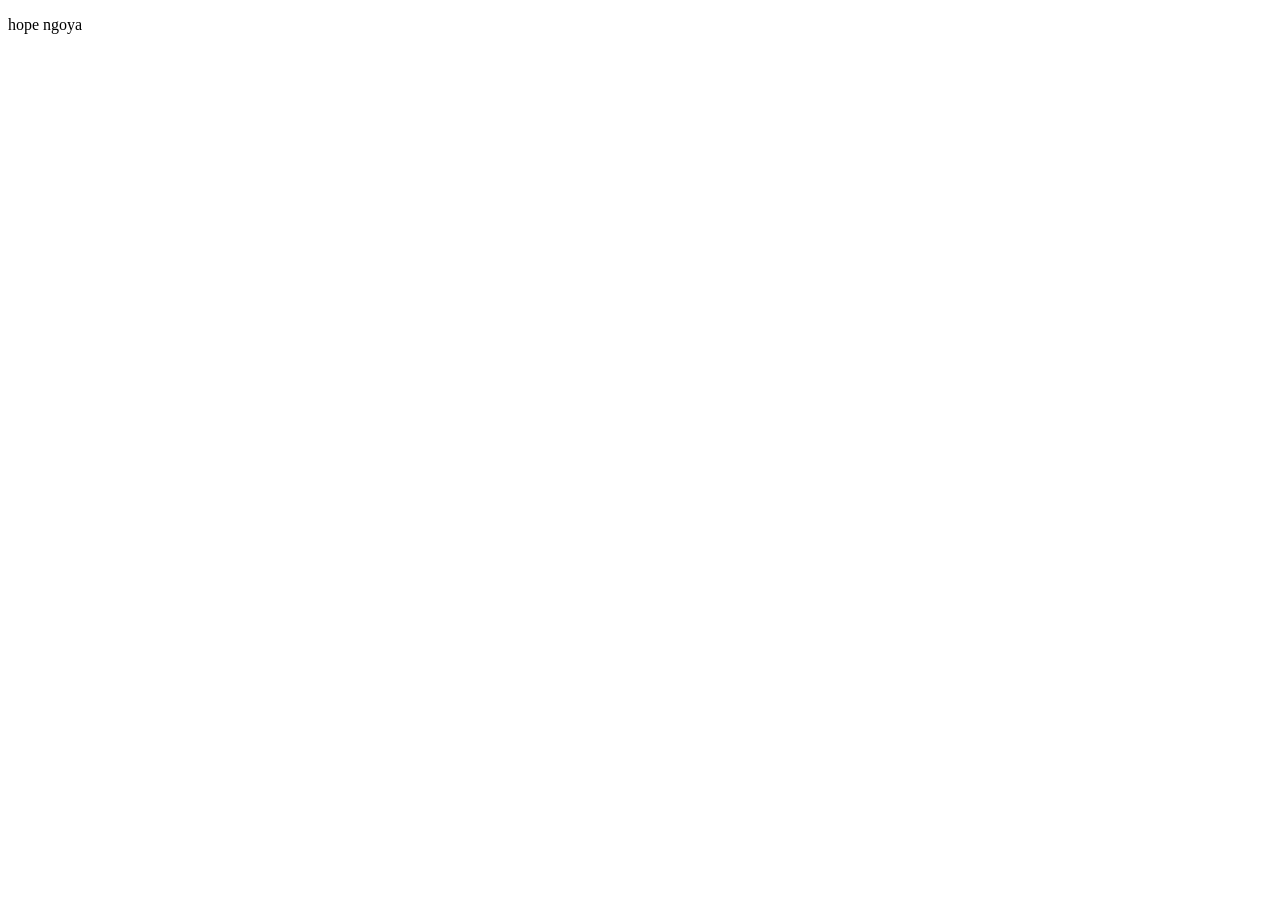
==== index.html @ 8036efca "first commit" ====
<!DOCTYPE html>
<html lang="en">
<head>
    <meta charset="UTF-8">
    <meta name="viewport" content="width=device-width, initial-scale=1.0">
    <title>ereteti-sacco</title>
</head>
<body>
    <p>hope ngoya</p>
</body>
</html>
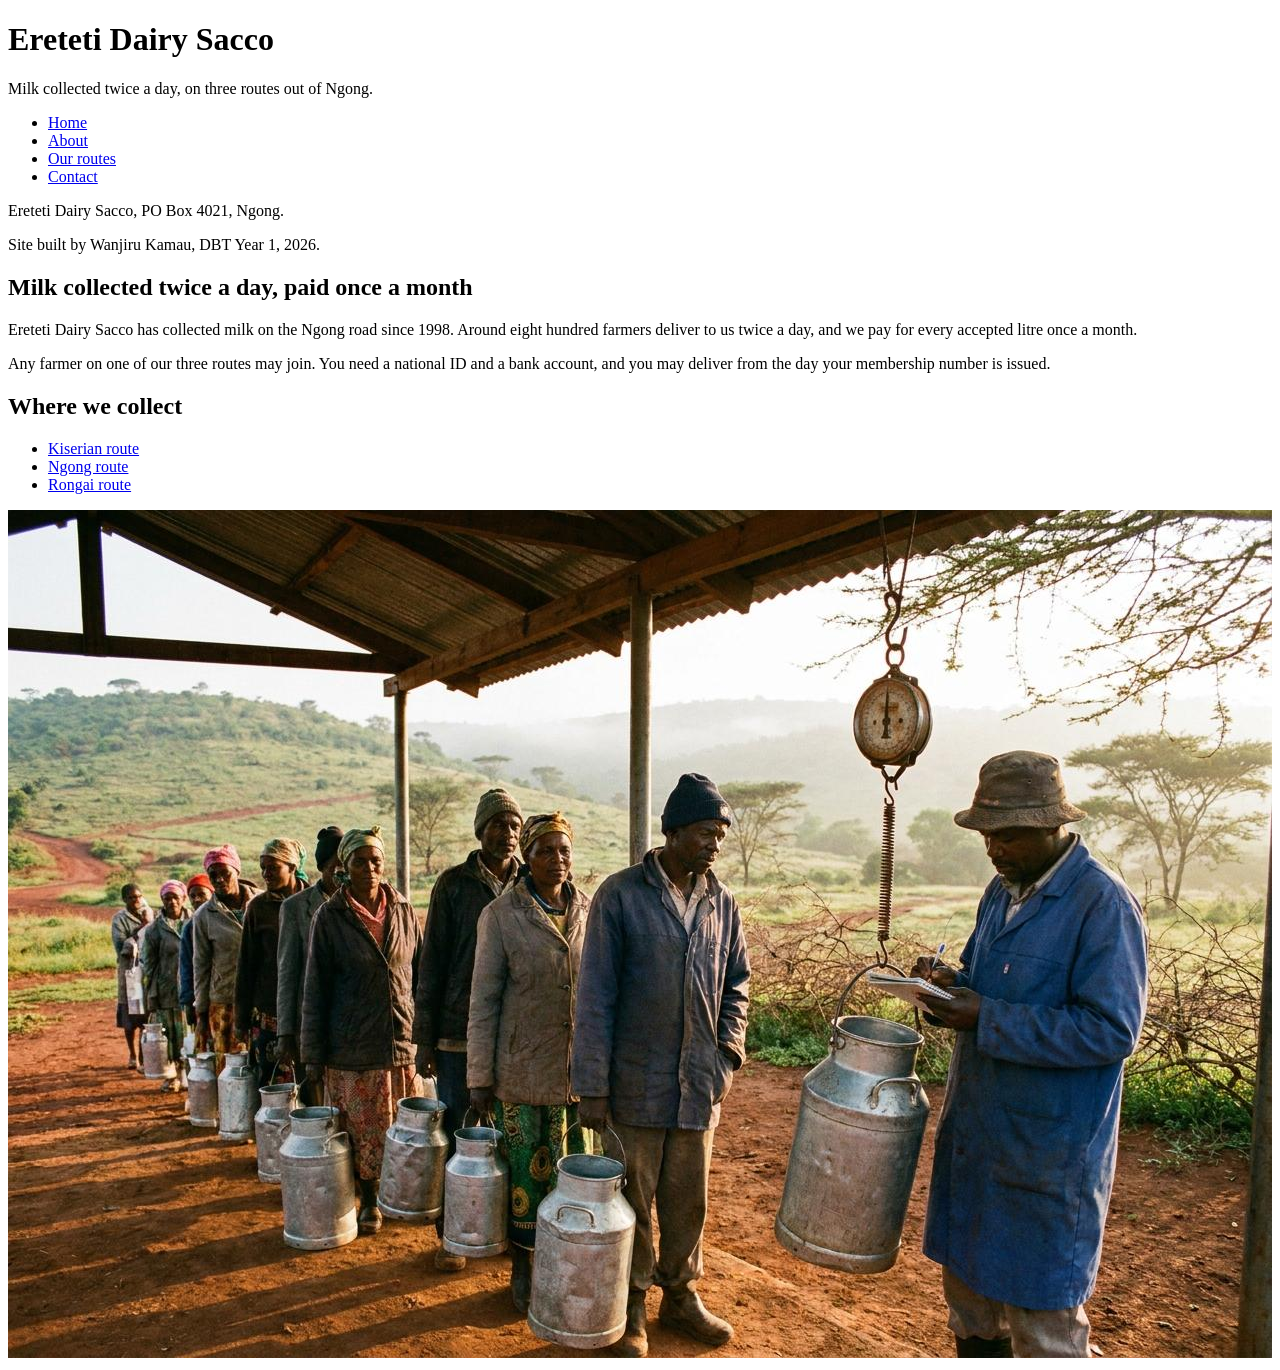
==== commit 437d512d: "Week 2 — home page marked up" ====
--- a/index.html
+++ b/index.html
@@ -1,11 +1,46 @@
 <!DOCTYPE html>
 <html lang="en">
 <head>
-    <meta charset="UTF-8">
-    <meta name="viewport" content="width=device-width, initial-scale=1.0">
-    <title>ereteti-sacco</title>
+<meta charset="utf-8">
+<title>Ereteti Dairy Sacco</title>
 </head>
 <body>
-    <p>hope ngoya</p>
+<header>
+<h1>Ereteti Dairy Sacco</h1>
+<p>Milk collected twice a day, on three routes out of Ngong.</p>
+</header>
+<nav>
+<ul>
+<li><a href="index.html">Home</a></li>
+<li><a href="about.html">About</a></li>
+<li><a href="routes.html">Our routes</a></li>
+<li><a href="contact.html">Contact</a></li>
+</ul>
+</nav>
+<main>
+</main>
+<footer>
+<p>Ereteti Dairy Sacco, PO Box 4021, Ngong.</p>
+<p>Site built by Wanjiru Kamau, DBT Year 1, 2026.</p>
+</footer>
 </body>
-</html>+</html>
+<section>
+<h2>Milk collected twice a day, paid once a month</h2>
+<p>Ereteti Dairy Sacco has collected milk on the Ngong road since
+1998. Around eight hundred farmers deliver to us twice a day, and
+we pay for every accepted litre once a month.</p>
+<p>Any farmer on one of our three routes may join. You need a
+national ID and a bank account, and you may deliver from the day
+your membership number is issued.</p>
+</section>
+<section>
+<h2>Where we collect</h2>
+<ul>
+<li><a href="routes.html">Kiserian route</a></li>
+<li><a href="routes.html">Ngong route</a></li>
+<li><a href="routes.html">Rongai route</a></li>
+</ul>
+</section>
+<img src="img/collection-centre.jpg"
+alt="Farmers queuing with churns at the Kiserian centre">
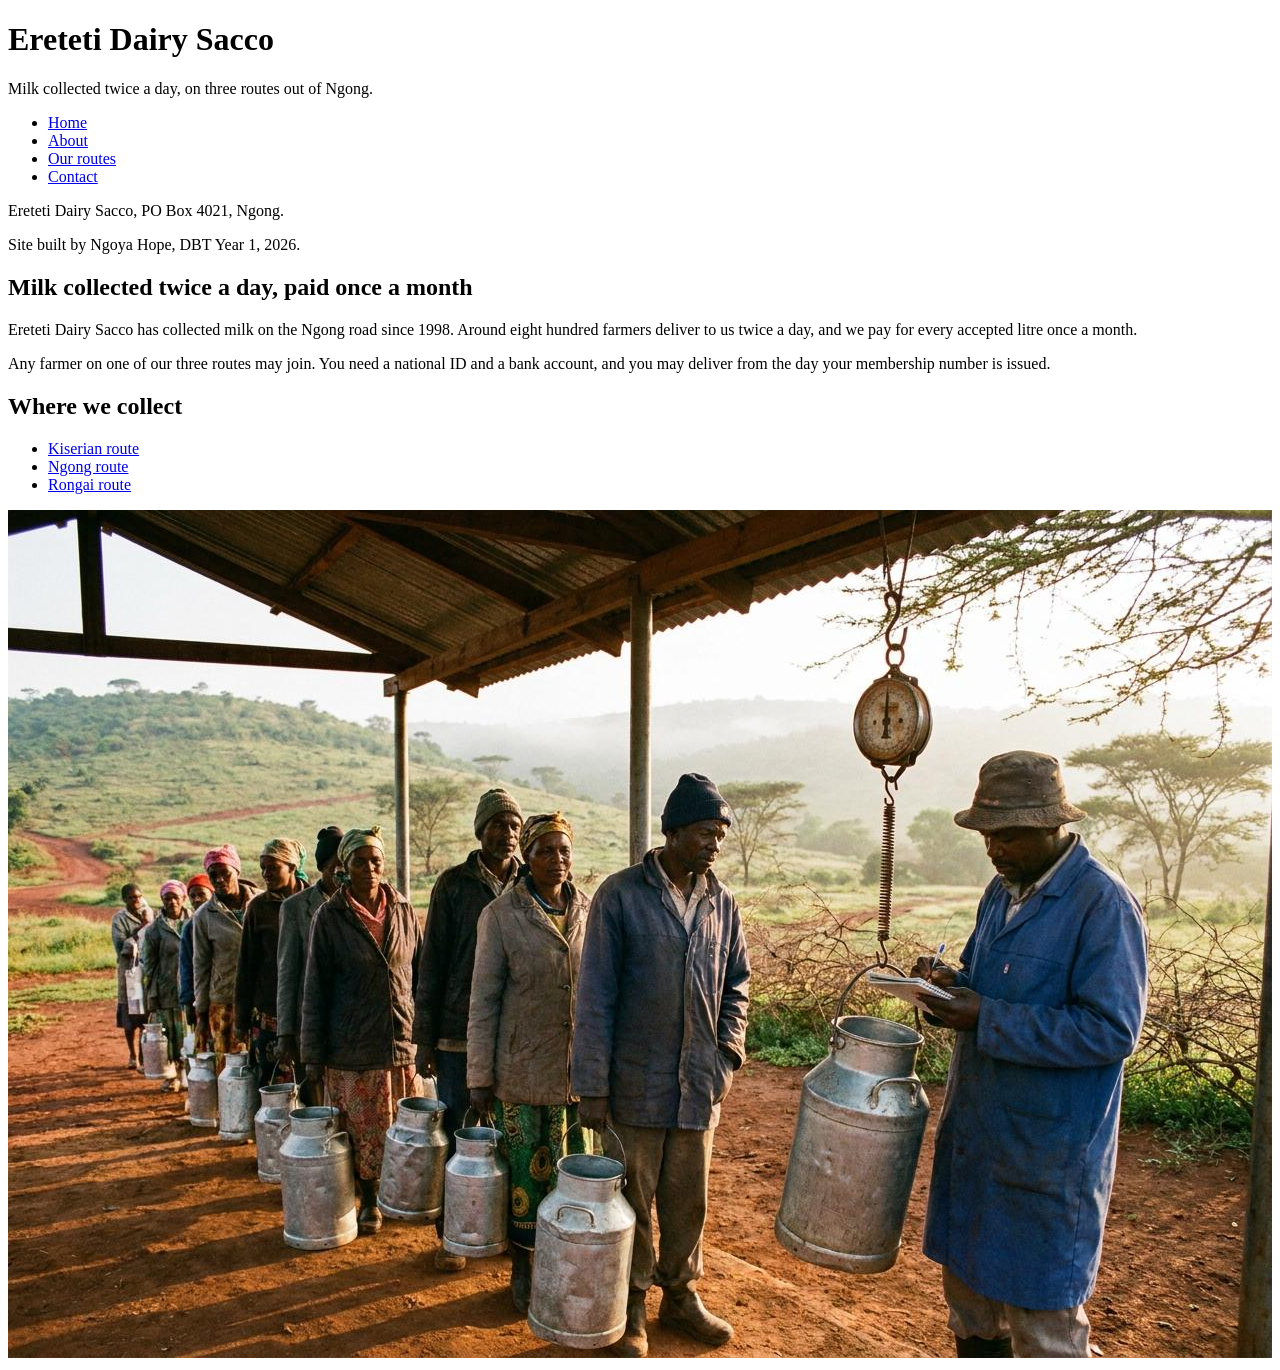
==== commit 81ad257f: "update index.html" ====
--- a/index.html
+++ b/index.html
@@ -21,7 +21,7 @@
 </main>
 <footer>
 <p>Ereteti Dairy Sacco, PO Box 4021, Ngong.</p>
-<p>Site built by Wanjiru Kamau, DBT Year 1, 2026.</p>
+<p>Site built by Ngoya Hope, DBT Year 1, 2026.</p>
 </footer>
 </body>
 </html>
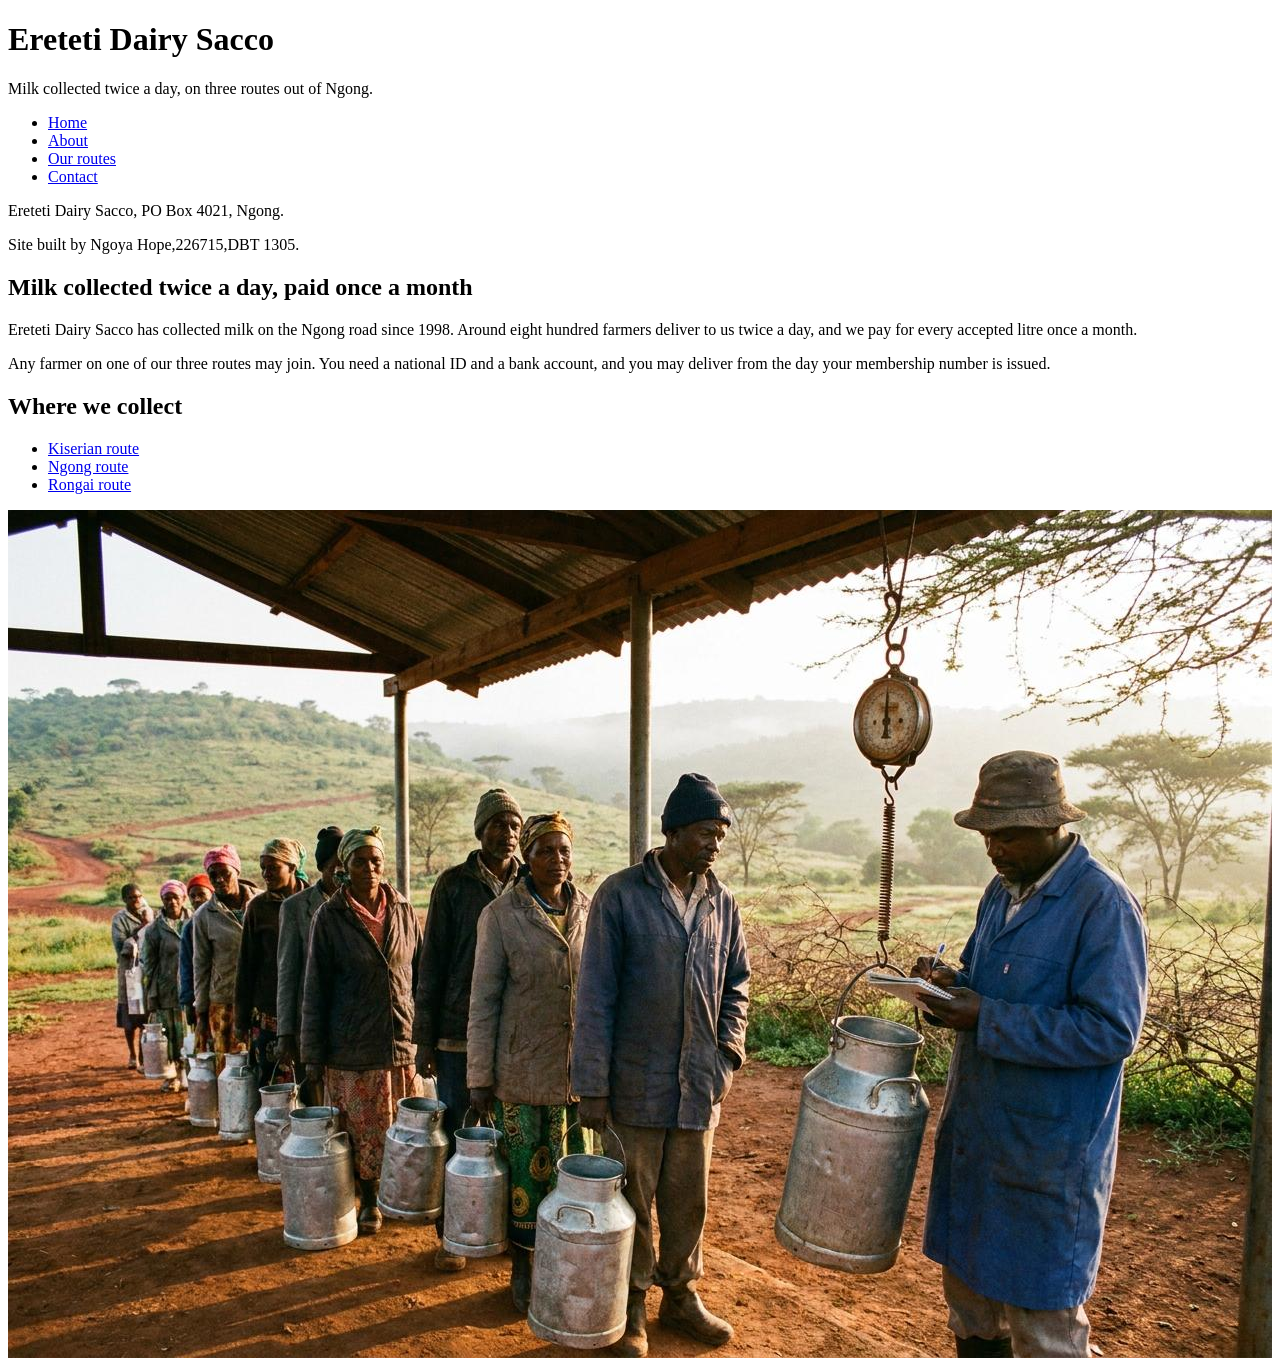
==== commit 8e2d0d6c: "update index.html" ====
--- a/index.html
+++ b/index.html
@@ -21,7 +21,7 @@
 </main>
 <footer>
 <p>Ereteti Dairy Sacco, PO Box 4021, Ngong.</p>
-<p>Site built by Ngoya Hope, DBT Year 1, 2026.</p>
+<p>Site built by Ngoya Hope,226715,DBT 1305.</p>
 </footer>
 </body>
 </html>
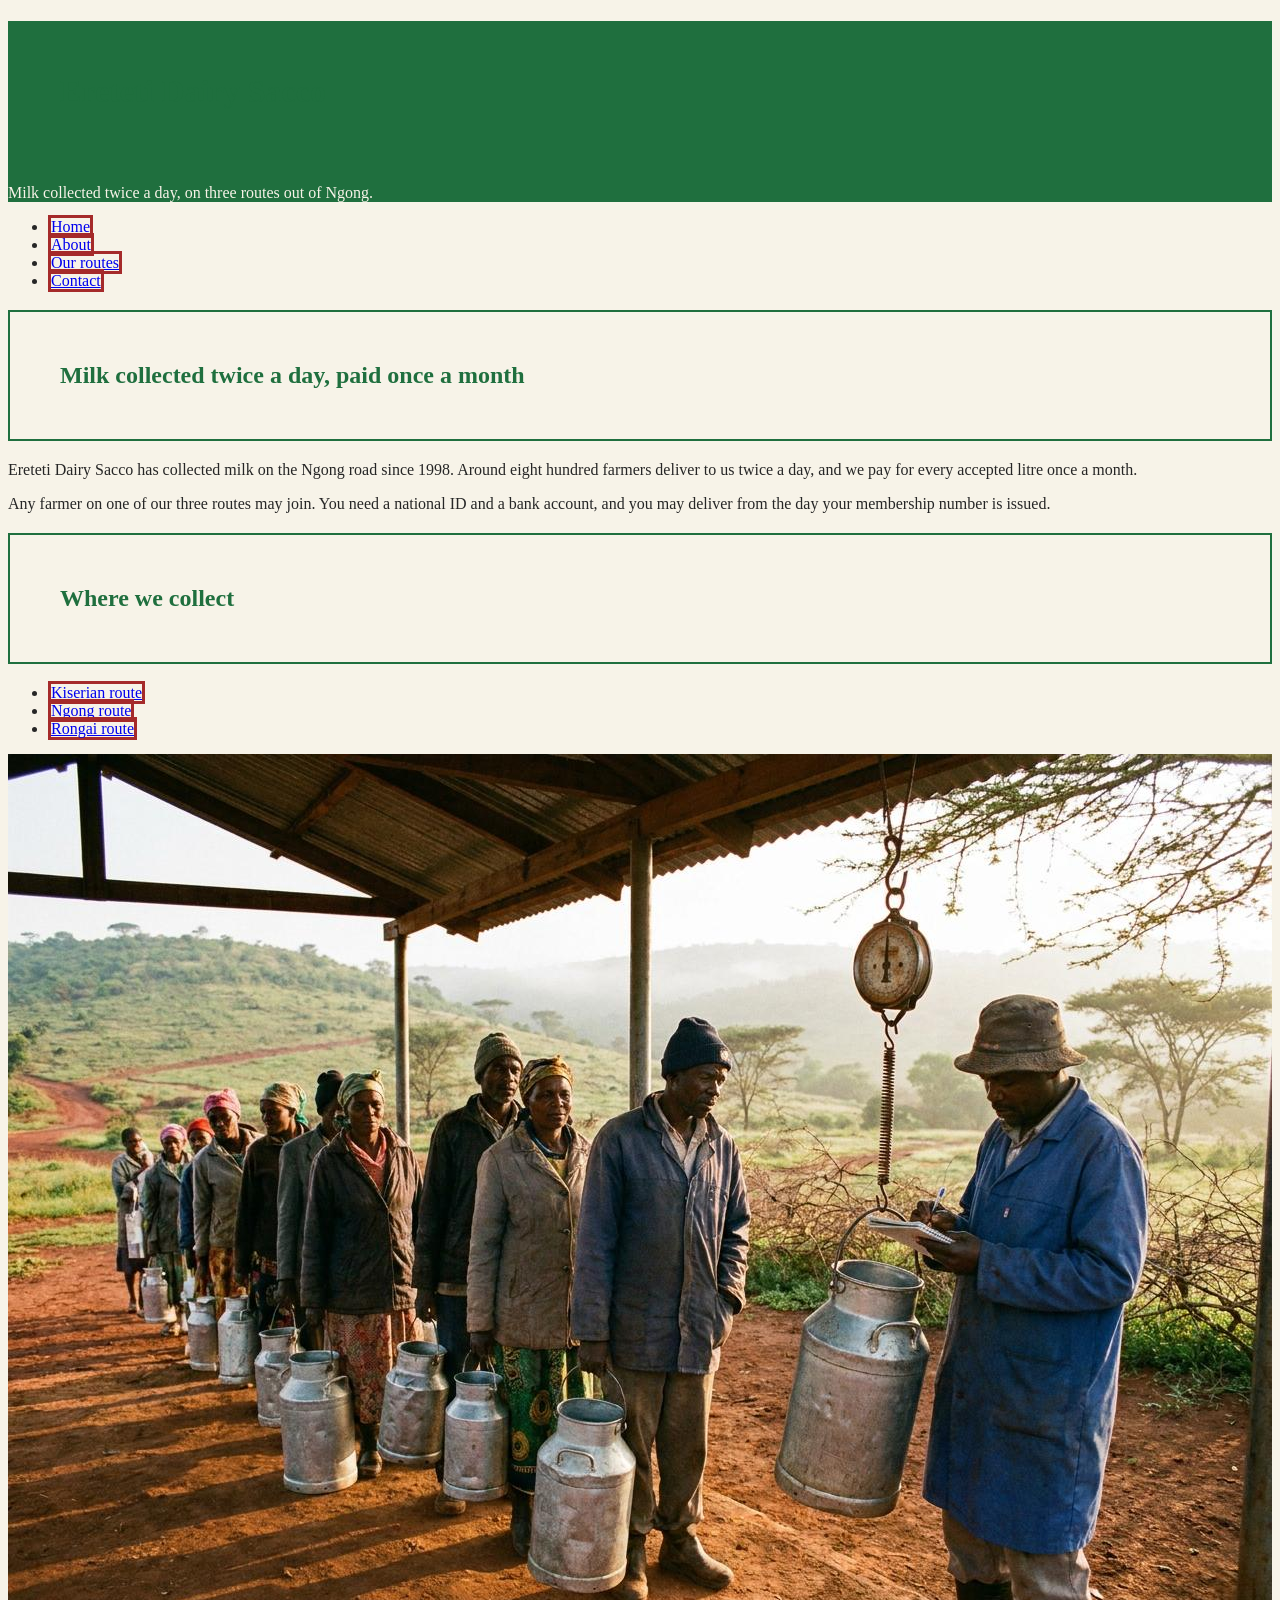
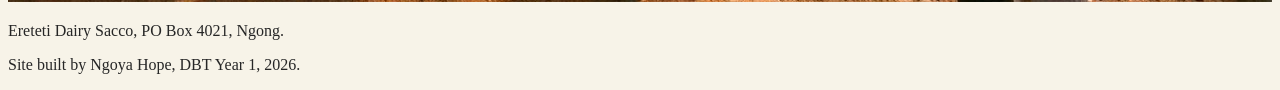
==== commit 32a39683: "Add website pages and practice drills" ====
--- a/index.html
+++ b/index.html
@@ -3,8 +3,9 @@
 <head>
 <meta charset="utf-8">
 <title>Ereteti Dairy Sacco</title>
+<link rel="stylesheet" href="css/style.css">
 </head>
-<body>
+<body >
 <header>
 <h1>Ereteti Dairy Sacco</h1>
 <p>Milk collected twice a day, on three routes out of Ngong.</p>
@@ -18,29 +19,30 @@
 </ul>
 </nav>
 <main>
+    <section>
+        <h2>Milk collected twice a day, paid once a month</h2>
+            <p>Ereteti Dairy Sacco has collected milk on the Ngong road since
+                1998. Around eight hundred farmers deliver to us twice a day, and
+                we pay for every accepted litre once a month.</p>
+            <p>Any farmer on one of our three routes may join. You need a
+                national ID and a bank account, and you may deliver from the day
+                your membership number is issued.
+            </p>
+    </section>
+    <section>
+        <h2>Where we collect</h2>
+            <ul>
+                <li><a href="routes.html">Kiserian route</a></li>
+                <li><a href="routes.html">Ngong route</a></li>
+                <li><a href="routes.html">Rongai route</a></li>
+            </ul>
+    </section>
+    <img src="img/collection-centre.jpg"
+         alt="Farmers queuing with churns at the Kiserian centre">
 </main>
 <footer>
 <p>Ereteti Dairy Sacco, PO Box 4021, Ngong.</p>
-<p>Site built by Ngoya Hope,226715,DBT 1305.</p>
+<p>Site built by Ngoya Hope, DBT Year 1, 2026.</p>
 </footer>
 </body>
-</html>
-<section>
-<h2>Milk collected twice a day, paid once a month</h2>
-<p>Ereteti Dairy Sacco has collected milk on the Ngong road since
-1998. Around eight hundred farmers deliver to us twice a day, and
-we pay for every accepted litre once a month.</p>
-<p>Any farmer on one of our three routes may join. You need a
-national ID and a bank account, and you may deliver from the day
-your membership number is issued.</p>
-</section>
-<section>
-<h2>Where we collect</h2>
-<ul>
-<li><a href="routes.html">Kiserian route</a></li>
-<li><a href="routes.html">Ngong route</a></li>
-<li><a href="routes.html">Rongai route</a></li>
-</ul>
-</section>
-<img src="img/collection-centre.jpg"
-alt="Farmers queuing with churns at the Kiserian centre">+</html>
--- a/css/style.css
+++ b/css/style.css
@@ -0,0 +1,26 @@
+body {
+background: #F7F3E8;
+color: #262626;
+}
+header {
+background: #1F6F3E;
+color: #F7F3E8;
+}
+h2,h1,h3 {
+color: #1F6F3E;
+border-width: 2px;
+border-style: solid;
+padding-top: 50px;
+padding-left: 50px;
+padding-bottom: 50px;
+padding-right: 50px;
+}
+strong,em,a {
+    border: 3px solid brown;
+}
+main{
+    display:block;
+}
+nav{
+    position: sticky;
+}
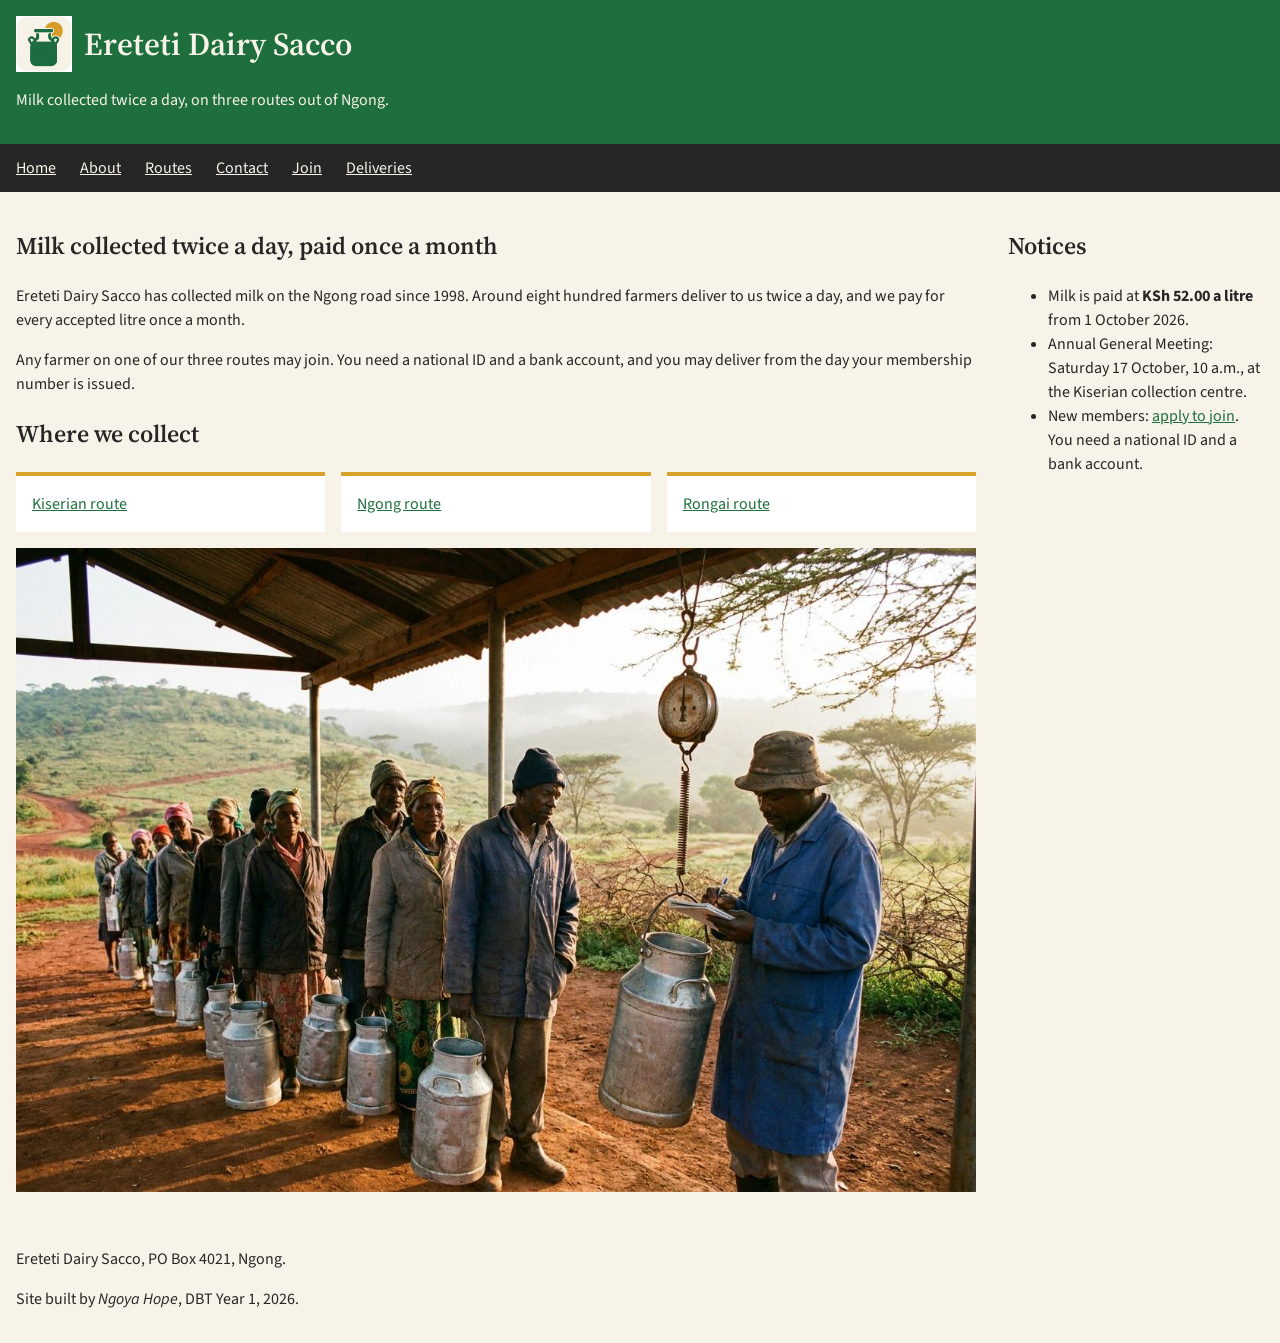
==== commit b798af7c: "week 8- the seven pages" ====
--- a/index.html
+++ b/index.html
@@ -1,48 +1,92 @@
 <!DOCTYPE html>
 <html lang="en">
 <head>
-<meta charset="utf-8">
-<title>Ereteti Dairy Sacco</title>
-<link rel="stylesheet" href="css/style.css">
+  <meta charset="utf-8">
+  <title>Ereteti Dairy Sacco</title>
+ <meta name="viewport"
+ content="width=device-width, initial-scale=1.0">
+
+  <link rel="preconnect" href="https://fonts.googleapis.com">
+<link rel="preconnect" href="https://fonts.gstatic.com" crossorigin>
+<link href="https://fonts.googleapis.com/css2?family=Source+Sans+3:ital,wght@0,200..900;1,200..900&family=Source+Serif+4:ital,opsz,wght@0,8..60,200..900;1,8..60,200..900&display=swap" rel="stylesheet">
+  <link rel="stylesheet" href="css/style.css">
+  <!-- placeholder: swap for img/favicon.png -->
+  <link rel="icon" type="image/png"
+        href="img/favicon-edairy.png">
 </head>
-<body >
-<header>
-<h1>Ereteti Dairy Sacco</h1>
-<p>Milk collected twice a day, on three routes out of Ngong.</p>
-</header>
-<nav>
-<ul>
-<li><a href="index.html">Home</a></li>
-<li><a href="about.html">About</a></li>
-<li><a href="routes.html">Our routes</a></li>
-<li><a href="contact.html">Contact</a></li>
-</ul>
-</nav>
-<main>
+<body>
+
+  <header>
+    <h1>
+      <!-- placeholder: swap for img/logo.png -->
+      <img src="img/logo-edairy.png"
+           alt="" class="logo">
+      Ereteti Dairy Sacco
+    </h1>
+    <p>Milk collected twice a day, on three routes
+       out of Ngong.</p>
+  </header>
+
+  <nav>
+    <ul>
+      <li><a href="index.html">Home</a></li>
+      <li><a href="about.html">About</a></li>
+      <li><a href="routes.html">Routes</a></li>
+      <li><a href="contact.html">Contact</a></li>
+      <li><a href="register.html">Join</a></li>
+      <li><a href="deliveries.html">Deliveries</a>
+      </li>
+    </ul>
+  </nav>
+
+  <main>
     <section>
-        <h2>Milk collected twice a day, paid once a month</h2>
-            <p>Ereteti Dairy Sacco has collected milk on the Ngong road since
-                1998. Around eight hundred farmers deliver to us twice a day, and
-                we pay for every accepted litre once a month.</p>
-            <p>Any farmer on one of our three routes may join. You need a
-                national ID and a bank account, and you may deliver from the day
-                your membership number is issued.
-            </p>
+      <h2>Milk collected twice a day,
+          paid once a month</h2>
+      <p>Ereteti Dairy Sacco has collected milk on
+      the Ngong road since 1998. Around eight hundred
+      farmers deliver to us twice a day, and we pay
+      for every accepted litre once a month.</p>
+      <p>Any farmer on one of our three routes may
+      join. You need a national ID and a bank account,
+      and you may deliver from the day your
+      membership number is issued.</p>
     </section>
+
     <section>
-        <h2>Where we collect</h2>
-            <ul>
-                <li><a href="routes.html">Kiserian route</a></li>
-                <li><a href="routes.html">Ngong route</a></li>
-                <li><a href="routes.html">Rongai route</a></li>
-            </ul>
+      <h2>Where we collect</h2>
+      <ul class="route-cards">
+        <li><a href="routes.html">Kiserian route</a>
+        </li>
+        <li><a href="routes.html">Ngong route</a></li>
+        <li><a href="routes.html">Rongai route</a></li>
+      </ul>
+      <img src="img/collection-centre.jpg"
+           alt="Farmers queuing with churns at
+                the Kiserian centre">
     </section>
-    <img src="img/collection-centre.jpg"
-         alt="Farmers queuing with churns at the Kiserian centre">
-</main>
-<footer>
-<p>Ereteti Dairy Sacco, PO Box 4021, Ngong.</p>
-<p>Site built by Ngoya Hope, DBT Year 1, 2026.</p>
-</footer>
+  </main>
+  <aside>
+    <h2>Notices</h2>
+    <ul>
+      <li>Milk is paid at
+          <strong>KSh 52.00 a litre</strong>
+          from 1 October 2026.</li>
+      <li>Annual General Meeting: Saturday
+          17 October, 10 a.m., at the
+          Kiserian collection centre.</li>
+      <li>New members:
+          <a href="register.html">apply to join</a>.
+          You need a national ID and a
+          bank account.</li>
+    </ul>
+  </aside>
+
+  <footer>
+    <p>Ereteti Dairy Sacco, PO Box 4021, Ngong.</p>
+    <p>Site built by <em>Ngoya Hope</em>,
+       DBT Year 1, 2026.</p>
+  </footer>
+
 </body>
 </html>
--- a/css/style.css
+++ b/css/style.css
@@ -1,26 +1,131 @@
+*{
+    box-sizing: border-box;
+}
+
 body {
-background: #F7F3E8;
-color: #262626;
+    margin: 0;
+    background: #f7f3e8;
+    color: #262626;
+    line-height: 1.5;
+    font-family: 'Source Sans 3', sans-serif;
 }
-header {
-background: #1F6F3E;
-color: #F7F3E8;
+
+h1,h2{
+    font-family: 'Source Serif 4', sans-serif;
+    font-weight: 600;
 }
-h2,h1,h3 {
-color: #1F6F3E;
-border-width: 2px;
-border-style: solid;
-padding-top: 50px;
-padding-left: 50px;
-padding-bottom: 50px;
-padding-right: 50px;
+header{
+    background: #1f6f3e;
+    color: #f7f3e8;
+
 }
-strong,em,a {
-    border: 3px solid brown;
+
+nav{
+    background: #262626;
 }
-main{
-    display:block;
+
+nav a{
+    color: #f7f3e8;
 }
+
+a{
+    color:  #1f6f3e;
+}
+header, main, aside, footer{
+    padding: 1rem;
+}
+img{
+    max-width: 100%;
+    height: auto;
+}
+
 nav{
     position: sticky;
+    top: 0;
+}
+
+nav ul{
+    display: flex;
+    flex-wrap: wrap;
+    gap: 0.25rem 1.5rem;
+    list-style: none;
+    margin: 0;
+    padding: 0.75rem 1rem;
+}
+.logo{
+    width: 3.5rem;
+    height: auto;
+}
+h1{
+    display: flex;
+    align-items: center;
+    gap: 0.75rem;
+    margin: 0;
+}
+
+.route-cards{
+    display: flex;
+    flex-wrap: wrap;
+    gap: 1rem;
+    list-style: none;
+    padding: 0;
+}
+
+.route-cards li{
+    flex: 1 1 12rem;
+    padding: 1rem;
+    background: #ffff;
+    border-top: 4px solid #d8a22b;
+}
+th, td{
+    padding: 0.4rem 0.75rem;
+    text-align: left;
+    border-bottom: solid 1px #c9c2ad;
+}
+
+thead th{
+    background: #1f6f3e;
+    color: #f7f3e8;
+}
+
+
+/*Grid Layout */
+
+body{
+    display: grid;
+    grid-template-columns: minmax(0, 1fr) 18rem;
+    grid-template-areas: 
+    "header header"
+    "nav nav"
+    "main aside"
+    "footer footer";
+}
+
+header{grid-area: header;}
+nav{grid-area: nav;}
+main{grid-area: main;}
+aside{grid-area: aside;}
+footer{grid-area: footer;}
+@media(max-width:600px){
+    body{
+        grid-template-columns: minmax(0, 1fr);
+        grid-template-areas: 
+        "header"
+        "nav"
+        "main"
+        "aside"
+        "footer";
+    }
+    nav{
+        position: static;
+    }
+    nav ul{
+        flex-direction: column;
+    }
+    .log{
+        width: 2.5rem;
+    }
+    footer{
+        border-top: 3px solid #d8a22b;
+    }
 }
